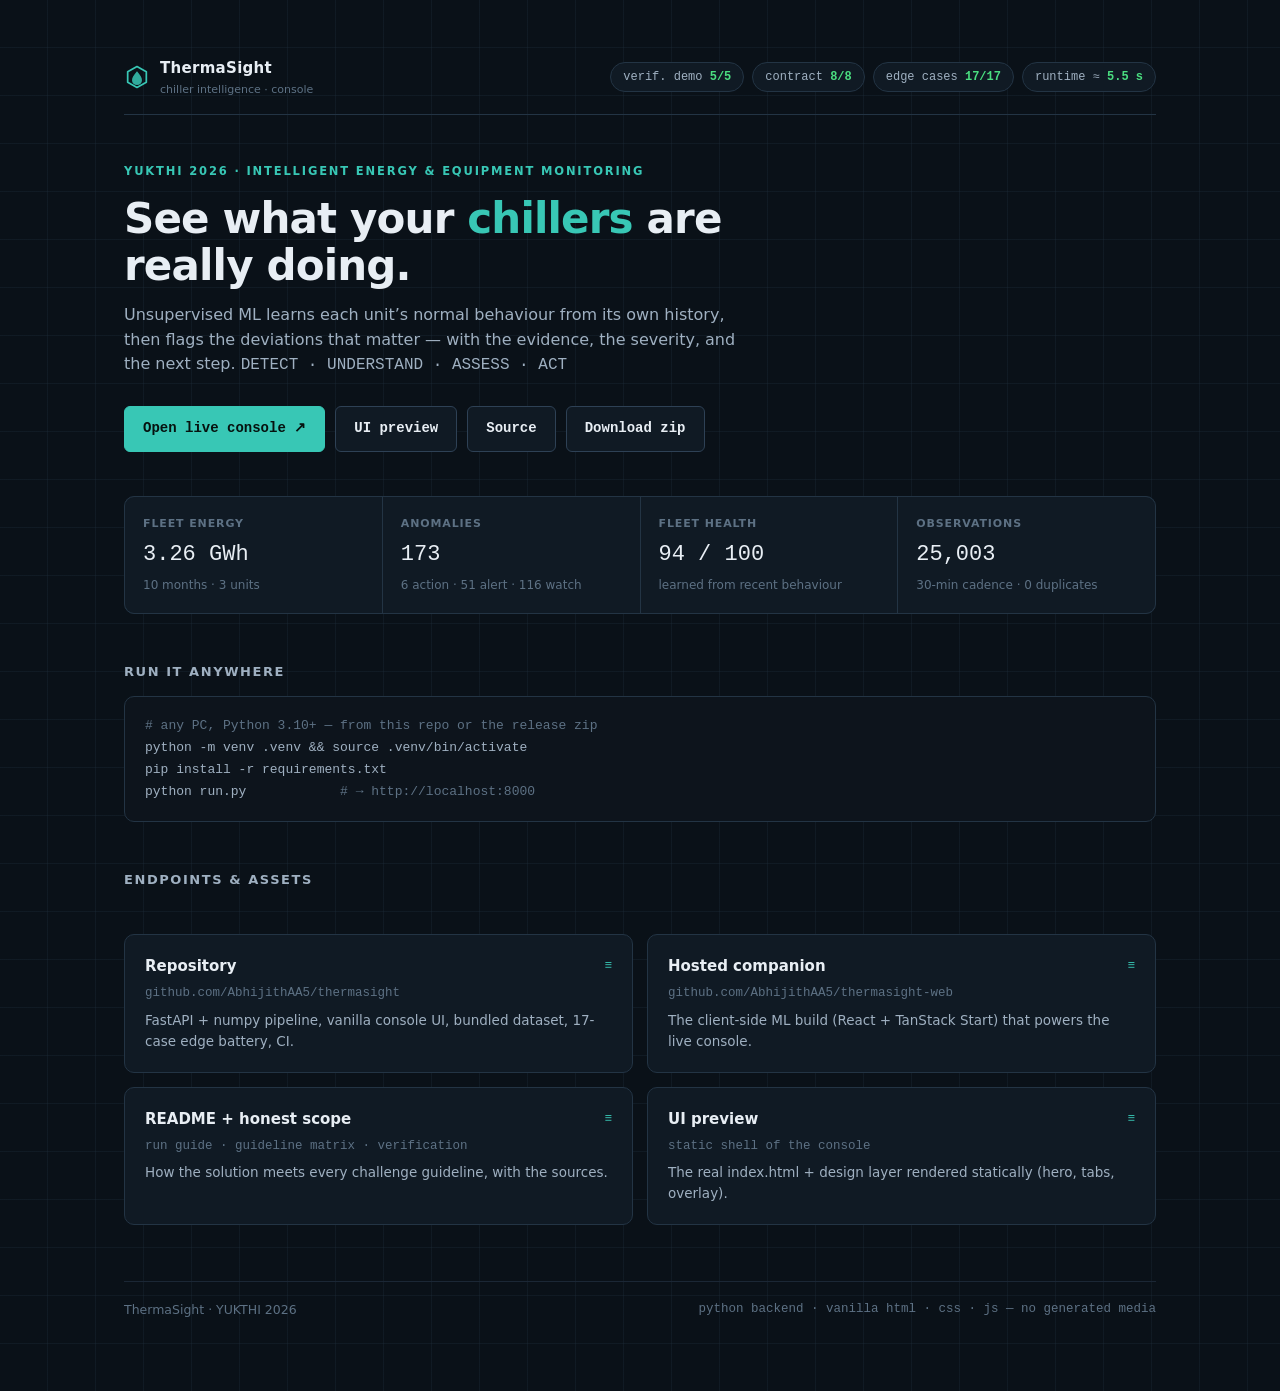
==== index.html @ b5d1a60a "site: console-identity landing + static UI preview" ====
<!DOCTYPE html>
<html lang="en">
<head>
<meta charset="utf-8" />
<meta name="viewport" content="width=device-width, initial-scale=1" />
<meta name="color-scheme" content="dark" />
<title>ThermaSight — Intelligent Energy &amp; Equipment Monitoring</title>
<meta name="description" content="ThermaSight: unsupervised ML learns each chiller's normal behaviour and turns meaningful deviations into evidence-backed action. FastAPI + numpy backend, vanilla frontend, one runnable zip." />
<meta property="og:title" content="ThermaSight — Intelligent Energy &amp; Equipment Monitoring" />
<meta property="og:description" content="YUKTHI 2026 submission. Unsupervised contextual anomaly detection for chiller fleets — detect, understand, assess, act." />
<meta property="og:type" content="website" />
<meta property="og:url" content="https://abhijithaa5.github.io/thermasight/" />
<style>
  :root { color-scheme: dark; }
  * { box-sizing: border-box; margin: 0; padding: 0; }
  [hidden] { display: none !important; }
  html { scroll-behavior: smooth; }
  body {
    background: #0A1118; color: #E8EEF4;
    font-family: system-ui, -apple-system, "Segoe UI", Roboto, sans-serif;
    line-height: 1.55; min-height: 100vh;
    background-image:
      linear-gradient(rgba(35,52,68,.28) 1px, transparent 1px),
      linear-gradient(90deg, rgba(35,52,68,.28) 1px, transparent 1px);
    background-size: 48px 48px;
    background-position: -1px -1px;
  }
  .mono { font-family: ui-monospace, "SF Mono", "Cascadia Mono", Consolas, monospace; font-variant-numeric: tabular-nums; }
  a { color: inherit; text-decoration: none; }
  .wrap { max-width: 1080px; margin: 0 auto; padding: 56px 24px 72px; }
  header.bar {
    display: flex; align-items: center; justify-content: space-between; gap: 16px;
    border-bottom: 1px solid #233444; padding-bottom: 16px; margin-bottom: 48px;
  }
  .brand { display: flex; align-items: center; gap: 10px; }
  .brand svg { width: 26px; height: 26px; }
  .brand b { letter-spacing: 0.02em; font-size: 15px; }
  .brand small { color: #5D7184; font-size: 11px; display: block; }
  .bar .chipset { display: flex; gap: 8px; flex-wrap: wrap; }
  .chip {
    border: 1px solid #233444; background: #101A24; color: #9FB0C1;
    border-radius: 999px; padding: 5px 12px; font-size: 12px; font-family: ui-monospace, Menlo, monospace;
  }
  .chip b { color: #4ADE80; font-weight: 600; }
  h1 { font-size: clamp(28px, 4.6vw, 42px); letter-spacing: -0.02em; line-height: 1.12; max-width: 21ch; }
  h1 .accent { color: #38C7B5; }
  .kicker { color: #38C7B5; font-size: 11.5px; letter-spacing: 0.16em; text-transform: uppercase; font-weight: 600; margin-bottom: 14px; }
  .sub { color: #9FB0C1; font-size: 16px; max-width: 62ch; margin-top: 14px; }
  .cta { display: flex; gap: 10px; margin-top: 28px; flex-wrap: wrap; }
  .btn {
    display: inline-flex; align-items: center; gap: 8px;
    border-radius: 6px; padding: 11px 18px; font-size: 14px; font-weight: 600;
    font-family: ui-monospace, Menlo, monospace;
    border: 1px solid #2E4155; background: #101A24; color: #E8EEF4; cursor: pointer;
    transition: border-color 0.14s ease, background 0.14s ease;
  }
  .btn:hover { border-color: #38C7B5; }
  .btn.primary { background: #38C7B5; border-color: #38C7B5; color: #06120F; }
  .btn.primary:hover { background: #4AD6C4; }
  .grid { display: grid; grid-template-columns: repeat(2, minmax(0,1fr)); gap: 14px; margin-top: 44px; }
  .card {
    background: #101A24; border: 1px solid #233444; border-radius: 10px; padding: 20px;
    display: flex; flex-direction: column; gap: 6px;
    transition: border-color 0.14s ease;
  }
  .card:hover { border-color: #2E4155; }
  .card .t { font-size: 15px; font-weight: 600; display: flex; justify-content: space-between; align-items: center; gap: 10px; }
  .card .t .mono { color: #38C7B5; font-size: 12.5px; }
  .card .d { color: #5D7184; font-size: 12.5px; font-family: ui-monospace, Menlo, monospace; }
  .card .p { color: #9FB0C1; font-size: 13.5px; }
  .four { display: grid; grid-template-columns: repeat(4, minmax(0,1fr)); gap: 1px; background: #233444; border: 1px solid #233444; border-radius: 10px; overflow: hidden; margin-top: 44px; }
  .kpi { background: #101A24; padding: 18px; }
  .kpi .l { font-size: 11px; letter-spacing: 0.08em; text-transform: uppercase; color: #5D7184; font-weight: 600; }
  .kpi .v { font-size: 22px; margin-top: 6px; color: #E8EEF4; font-family: ui-monospace, Menlo, monospace; font-variant-numeric: tabular-nums; }
  .kpi .s { font-size: 12px; color: #5D7184; margin-top: 4px; }
  h2 { font-size: 13px; letter-spacing: 0.12em; text-transform: uppercase; color: #9FB0C1; margin: 48px 0 14px; font-weight: 600; }
  pre {
    background: #0D141C; border: 1px solid #233444; border-radius: 10px; padding: 18px 20px;
    overflow-x: auto; font-family: ui-monospace, Menlo, monospace; font-size: 13px; color: #9FB0C1; line-height: 1.7;
  }
  pre .c { color: #5D7184; }
  footer { margin-top: 56px; border-top: 1px solid #1B2735; padding-top: 18px; color: #5D7184; font-size: 12.5px; display: flex; justify-content: space-between; gap: 12px; flex-wrap: wrap; }
  @media (max-width: 720px) { .grid, .four { grid-template-columns: 1fr; } .cta .btn { width: 100%; justify-content: center; } header.bar { flex-direction: column; align-items: flex-start; } }
</style>
</head>
<body>
  <div class="wrap">
    <header class="bar">
      <div class="brand">
        <svg viewBox="0 0 24 24" aria-hidden="true">
          <path d="M12 2.4 L20.6 7.2 V16.8 L12 21.6 L3.4 16.8 V7.2 Z" fill="none" stroke="#38C7B5" stroke-width="1.6" stroke-linejoin="round"/>
          <path d="M12 6.8 c -3.1 3.6 -4.6 6.1 -4.6 8.1 a 4.6 4.6 0 0 0 9.2 0 c 0 -2 -1.5 -4.5 -4.6 -8.1 Z" fill="#38C7B5" opacity="0.85"/>
        </svg>
        <div><b>ThermaSight</b><small>chiller intelligence · console</small></div>
      </div>
      <div class="chipset">
        <span class="chip">verif. demo <b>5/5</b></span>
        <span class="chip">contract <b>8/8</b></span>
        <span class="chip">edge cases <b>17/17</b></span>
        <span class="chip">runtime ≈ <b>5.5 s</b></span>
      </div>
    </header>

    <p class="kicker">YUKTHI 2026 · Intelligent Energy &amp; Equipment Monitoring</p>
    <h1>See what your <span class="accent">chillers</span> are really doing.</h1>
    <p class="sub">Unsupervised ML learns each unit&rsquo;s normal behaviour from its own history, then flags the
      deviations that matter — with the evidence, the severity, and the next step.
      <span class="mono" style="color:#9FB0C1">DETECT · UNDERSTAND · ASSESS · ACT</span></p>
    <div class="cta">
      <a class="btn primary" href="https://thermasight.higgsfield.app">Open live console ↗</a>
      <a class="btn" href="ui-preview/">UI preview</a>
      <a class="btn" href="https://github.com/AbhijithAA5/thermasight">Source</a>
      <a class="btn" href="https://github.com/AbhijithAA5/thermasight/releases/download/v1.0.0/thermasight-2026-09-18.zip">Download zip</a>
    </div>

    <div class="four">
      <div class="kpi"><div class="l">Fleet energy</div><div class="v">3.26 GWh</div><div class="s">10 months · 3 units</div></div>
      <div class="kpi"><div class="l">Anomalies</div><div class="v">173</div><div class="s">6 action · 51 alert · 116 watch</div></div>
      <div class="kpi"><div class="l">Fleet health</div><div class="v">94 / 100</div><div class="s">learned from recent behaviour</div></div>
      <div class="kpi"><div class="l">Observations</div><div class="v">25,003</div><div class="s">30-min cadence · 0 duplicates</div></div>
    </div>

    <h2>Run it anywhere</h2>
    <pre><span class="c"># any PC, Python 3.10+ — from this repo or the release zip</span>
python -m venv .venv && source .venv/bin/activate
pip install -r requirements.txt
python run.py            <span class="c"># → http://localhost:8000</span></pre>

    <h2>Endpoints &amp; assets</h2>
    <div class="grid">
      <a class="card" href="https://github.com/AbhijithAA5/thermasight">
        <div class="t">Repository <span class="mono">≡</span></div>
        <div class="d">github.com/AbhijithAA5/thermasight</div>
        <div class="p">FastAPI + numpy pipeline, vanilla console UI, bundled dataset, 17-case edge battery, CI.</div>
      </a>
      <a class="card" href="https://github.com/AbhijithAA5/thermasight-web">
        <div class="t">Hosted companion <span class="mono">≡</span></div>
        <div class="d">github.com/AbhijithAA5/thermasight-web</div>
        <div class="p">The client-side ML build (React + TanStack Start) that powers the live console.</div>
      </a>
      <a class="card" href="https://github.com/AbhijithAA5/thermasight/blob/main/README.md">
        <div class="t">README + honest scope <span class="mono">≡</span></div>
        <div class="d">run guide · guideline matrix · verification</div>
        <div class="p">How the solution meets every challenge guideline, with the sources.</div>
      </a>
      <a class="card" href="ui-preview/">
        <div class="t">UI preview <span class="mono">≡</span></div>
        <div class="d">static shell of the console</div>
        <div class="p">The real index.html + design layer rendered statically (hero, tabs, overlay).</div>
      </a>
    </div>

    <footer>
      <span>ThermaSight · YUKTHI 2026</span>
      <span class="mono">python backend · vanilla html · css · js — no generated media</span>
    </footer>
  </div>
</body>
</html>
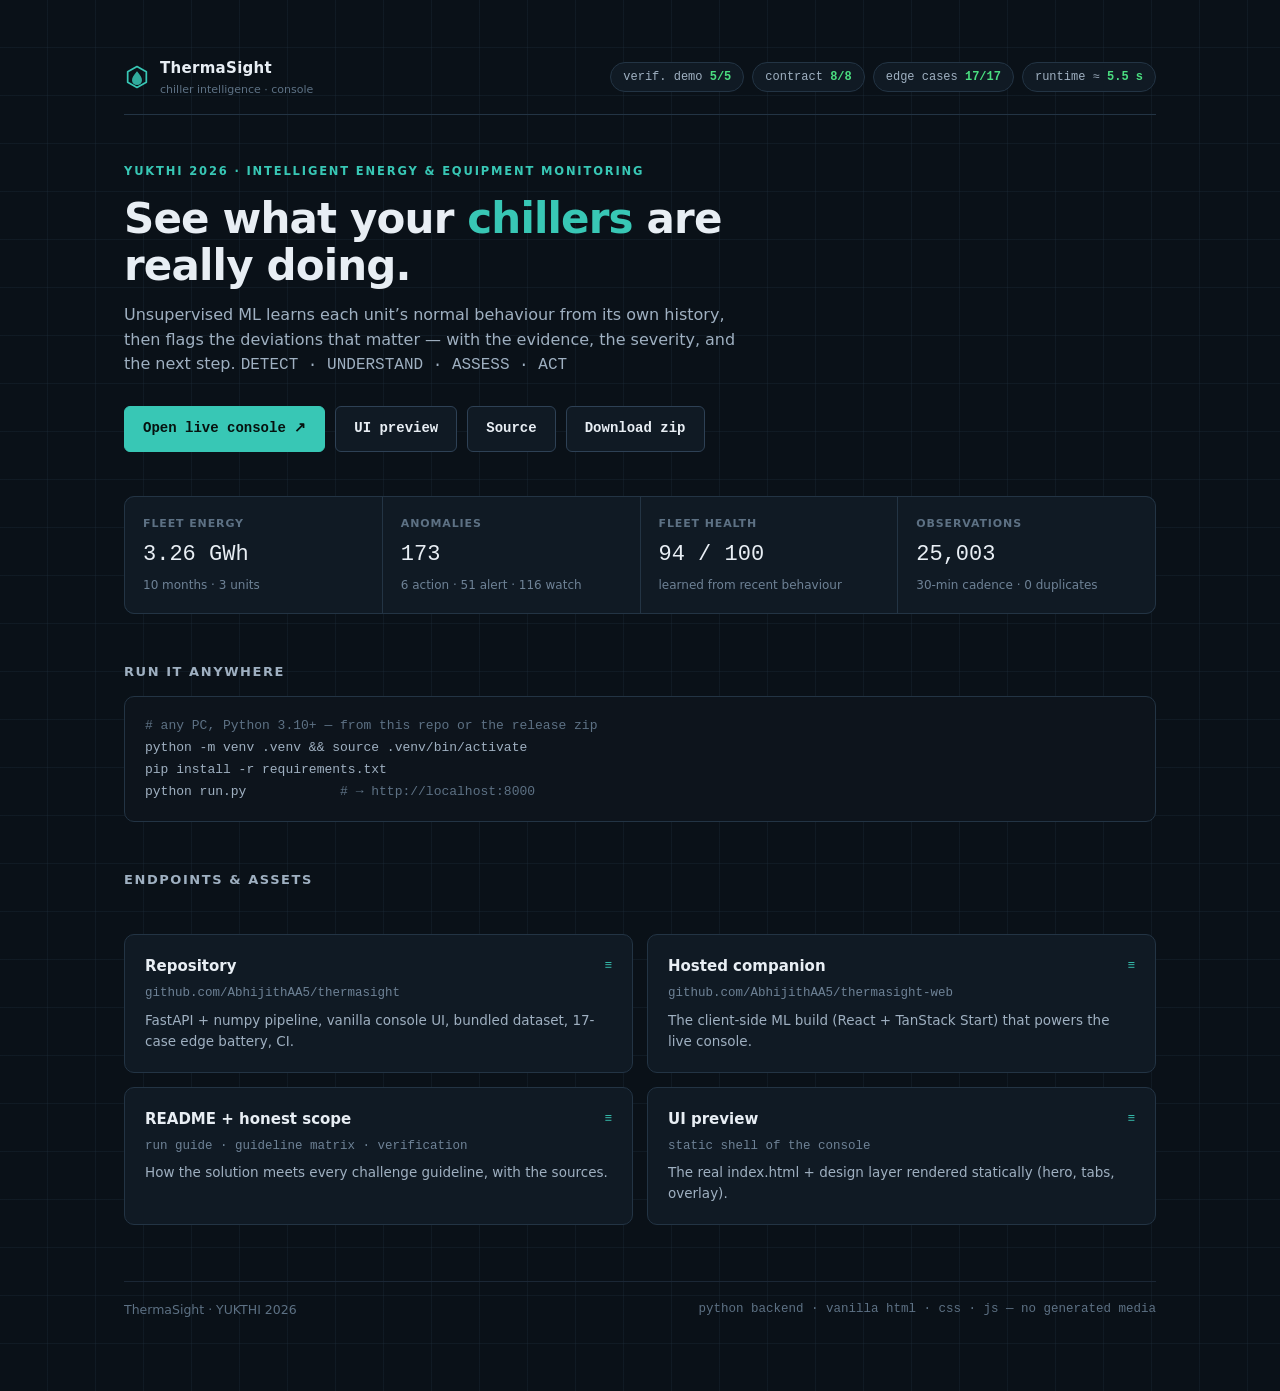
==== commit 7e7637c6: "fix: relative asset paths for the Pages preview; landing contrast pass" ====
--- a/index.html
+++ b/index.html
@@ -66,13 +66,13 @@
   .card:hover { border-color: #2E4155; }
   .card .t { font-size: 15px; font-weight: 600; display: flex; justify-content: space-between; align-items: center; gap: 10px; }
   .card .t .mono { color: #38C7B5; font-size: 12.5px; }
-  .card .d { color: #5D7184; font-size: 12.5px; font-family: ui-monospace, Menlo, monospace; }
+  .card .d { color: #6E8296; font-size: 12.5px; font-family: ui-monospace, Menlo, monospace; }
   .card .p { color: #9FB0C1; font-size: 13.5px; }
   .four { display: grid; grid-template-columns: repeat(4, minmax(0,1fr)); gap: 1px; background: #233444; border: 1px solid #233444; border-radius: 10px; overflow: hidden; margin-top: 44px; }
   .kpi { background: #101A24; padding: 18px; }
   .kpi .l { font-size: 11px; letter-spacing: 0.08em; text-transform: uppercase; color: #5D7184; font-weight: 600; }
   .kpi .v { font-size: 22px; margin-top: 6px; color: #E8EEF4; font-family: ui-monospace, Menlo, monospace; font-variant-numeric: tabular-nums; }
-  .kpi .s { font-size: 12px; color: #5D7184; margin-top: 4px; }
+  .kpi .s { font-size: 12px; color: #6E8296; margin-top: 4px; }
   h2 { font-size: 13px; letter-spacing: 0.12em; text-transform: uppercase; color: #9FB0C1; margin: 48px 0 14px; font-weight: 600; }
   pre {
     background: #0D141C; border: 1px solid #233444; border-radius: 10px; padding: 18px 20px;
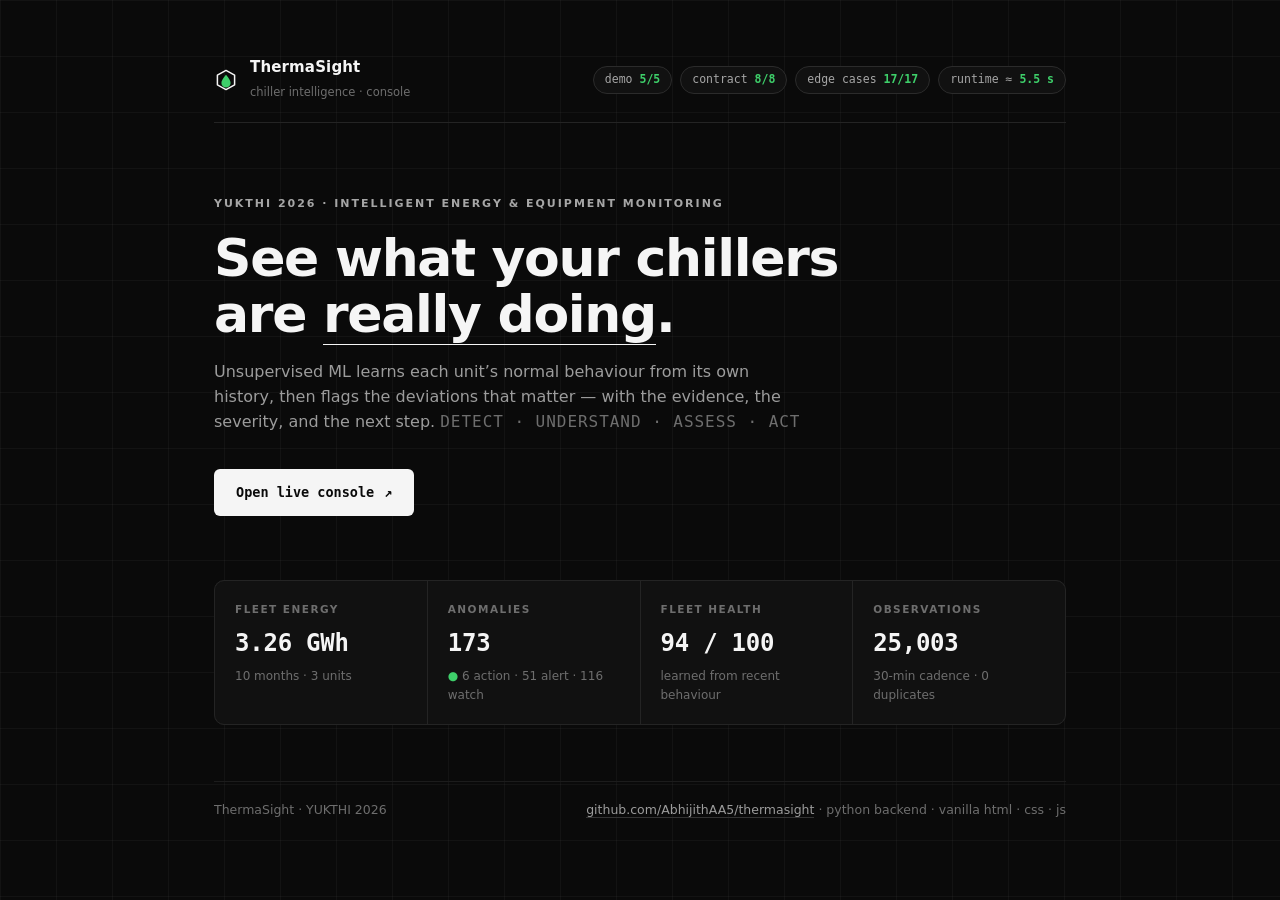
==== commit 6a8481b8: "site: monochrome 60:30:10 front door — one CTA, no download/source/preview clutter" ====
--- a/index.html
+++ b/index.html
@@ -5,9 +5,9 @@
 <meta name="viewport" content="width=device-width, initial-scale=1" />
 <meta name="color-scheme" content="dark" />
 <title>ThermaSight — Intelligent Energy &amp; Equipment Monitoring</title>
-<meta name="description" content="ThermaSight: unsupervised ML learns each chiller's normal behaviour and turns meaningful deviations into evidence-backed action. FastAPI + numpy backend, vanilla frontend, one runnable zip." />
+<meta name="description" content="ThermaSight: unsupervised ML learns each chiller's normal behaviour and turns meaningful deviations into evidence-backed action. DETECT. UNDERSTAND. ASSESS. ACT." />
 <meta property="og:title" content="ThermaSight — Intelligent Energy &amp; Equipment Monitoring" />
-<meta property="og:description" content="YUKTHI 2026 submission. Unsupervised contextual anomaly detection for chiller fleets — detect, understand, assess, act." />
+<meta property="og:description" content="YUKTHI 2026 submission. Unsupervised contextual anomaly detection for chiller fleets." />
 <meta property="og:type" content="website" />
 <meta property="og:url" content="https://abhijithaa5.github.io/thermasight/" />
 <style>
@@ -16,71 +16,77 @@
   [hidden] { display: none !important; }
   html { scroll-behavior: smooth; }
   body {
-    background: #0A1118; color: #E8EEF4;
+    background: #0A0A0A; color: #F5F5F5;
     font-family: system-ui, -apple-system, "Segoe UI", Roboto, sans-serif;
     line-height: 1.55; min-height: 100vh;
     background-image:
-      linear-gradient(rgba(35,52,68,.28) 1px, transparent 1px),
-      linear-gradient(90deg, rgba(35,52,68,.28) 1px, transparent 1px);
-    background-size: 48px 48px;
-    background-position: -1px -1px;
+      linear-gradient(rgba(255,255,255,.035) 1px, transparent 1px),
+      linear-gradient(90deg, rgba(255,255,255,.035) 1px, transparent 1px);
+    background-size: 56px 56px;
+    -webkit-font-smoothing: antialiased;
   }
   .mono { font-family: ui-monospace, "SF Mono", "Cascadia Mono", Consolas, monospace; font-variant-numeric: tabular-nums; }
-  a { color: inherit; text-decoration: none; }
-  .wrap { max-width: 1080px; margin: 0 auto; padding: 56px 24px 72px; }
+  a { color: inherit; }
+  .wrap { max-width: 900px; margin: 0 auto; padding: 56px 24px 64px; }
   header.bar {
-    display: flex; align-items: center; justify-content: space-between; gap: 16px;
-    border-bottom: 1px solid #233444; padding-bottom: 16px; margin-bottom: 48px;
+    display: flex; align-items: center; justify-content: space-between; gap: 20px;
+    border-bottom: 1px solid #242424; padding-bottom: 18px;
   }
-  .brand { display: flex; align-items: center; gap: 10px; }
-  .brand svg { width: 26px; height: 26px; }
-  .brand b { letter-spacing: 0.02em; font-size: 15px; }
-  .brand small { color: #5D7184; font-size: 11px; display: block; }
-  .bar .chipset { display: flex; gap: 8px; flex-wrap: wrap; }
+  .brand { display: flex; align-items: center; gap: 12px; }
+  .brand svg { width: 24px; height: 24px; display: block; }
+  .brand b { font-size: 15px; letter-spacing: 0.01em; display: block; }
+  .brand small { color: #6E6E6E; font-size: 11.5px; }
+  .chips { display: flex; gap: 8px; flex-wrap: wrap; }
   .chip {
-    border: 1px solid #233444; background: #101A24; color: #9FB0C1;
-    border-radius: 999px; padding: 5px 12px; font-size: 12px; font-family: ui-monospace, Menlo, monospace;
+    border: 1px solid #2B2B2B; background: #111; color: #A6A6A6;
+    border-radius: 999px; padding: 4px 11px; font-size: 11.5px;
+    font-family: ui-monospace, Menlo, monospace; font-variant-numeric: tabular-nums;
   }
-  .chip b { color: #4ADE80; font-weight: 600; }
-  h1 { font-size: clamp(28px, 4.6vw, 42px); letter-spacing: -0.02em; line-height: 1.12; max-width: 21ch; }
-  h1 .accent { color: #38C7B5; }
-  .kicker { color: #38C7B5; font-size: 11.5px; letter-spacing: 0.16em; text-transform: uppercase; font-weight: 600; margin-bottom: 14px; }
-  .sub { color: #9FB0C1; font-size: 16px; max-width: 62ch; margin-top: 14px; }
-  .cta { display: flex; gap: 10px; margin-top: 28px; flex-wrap: wrap; }
+  .chip b { color: #3ECF6A; font-weight: 600; }
+  main { padding: 72px 0 56px; }
+  .kicker {
+    color: #A6A6A6; font-size: 11px; letter-spacing: 0.18em;
+    text-transform: uppercase; font-weight: 600; margin-bottom: 18px;
+  }
+  h1 {
+    font-size: clamp(30px, 5.2vw, 52px); font-weight: 600;
+    letter-spacing: -0.025em; line-height: 1.08; max-width: 18ch;
+  }
+  h1 b { font-weight: 600; border-bottom: 1px solid #F5F5F5; }
+  .sub { color: #9C9C9C; font-size: 16px; max-width: 58ch; margin-top: 18px; }
+  .sub .mono { color: #6E6E6E; letter-spacing: 0.06em; }
+  .cta { margin-top: 34px; }
   .btn {
-    display: inline-flex; align-items: center; gap: 8px;
-    border-radius: 6px; padding: 11px 18px; font-size: 14px; font-weight: 600;
-    font-family: ui-monospace, Menlo, monospace;
-    border: 1px solid #2E4155; background: #101A24; color: #E8EEF4; cursor: pointer;
-    transition: border-color 0.14s ease, background 0.14s ease;
+    display: inline-flex; align-items: center; gap: 10px;
+    background: #F5F5F5; color: #0A0A0A; font-weight: 600;
+    font-family: ui-monospace, Menlo, monospace; font-size: 13.5px;
+    padding: 13px 22px; border-radius: 6px; text-decoration: none;
+    transition: background 0.12s ease, color 0.12s ease;
   }
-  .btn:hover { border-color: #38C7B5; }
-  .btn.primary { background: #38C7B5; border-color: #38C7B5; color: #06120F; }
-  .btn.primary:hover { background: #4AD6C4; }
-  .grid { display: grid; grid-template-columns: repeat(2, minmax(0,1fr)); gap: 14px; margin-top: 44px; }
-  .card {
-    background: #101A24; border: 1px solid #233444; border-radius: 10px; padding: 20px;
-    display: flex; flex-direction: column; gap: 6px;
-    transition: border-color 0.14s ease;
+  .btn:hover { background: #CFCFCF; }
+  .btn .arr { color: inherit; }
+  .metrics {
+    display: grid; grid-template-columns: repeat(4, minmax(0,1fr));
+    gap: 1px; background: #242424; border: 1px solid #242424;
+    border-radius: 10px; overflow: hidden; margin-top: 64px;
   }
-  .card:hover { border-color: #2E4155; }
-  .card .t { font-size: 15px; font-weight: 600; display: flex; justify-content: space-between; align-items: center; gap: 10px; }
-  .card .t .mono { color: #38C7B5; font-size: 12.5px; }
-  .card .d { color: #6E8296; font-size: 12.5px; font-family: ui-monospace, Menlo, monospace; }
-  .card .p { color: #9FB0C1; font-size: 13.5px; }
-  .four { display: grid; grid-template-columns: repeat(4, minmax(0,1fr)); gap: 1px; background: #233444; border: 1px solid #233444; border-radius: 10px; overflow: hidden; margin-top: 44px; }
-  .kpi { background: #101A24; padding: 18px; }
-  .kpi .l { font-size: 11px; letter-spacing: 0.08em; text-transform: uppercase; color: #5D7184; font-weight: 600; }
-  .kpi .v { font-size: 22px; margin-top: 6px; color: #E8EEF4; font-family: ui-monospace, Menlo, monospace; font-variant-numeric: tabular-nums; }
-  .kpi .s { font-size: 12px; color: #6E8296; margin-top: 4px; }
-  h2 { font-size: 13px; letter-spacing: 0.12em; text-transform: uppercase; color: #9FB0C1; margin: 48px 0 14px; font-weight: 600; }
-  pre {
-    background: #0D141C; border: 1px solid #233444; border-radius: 10px; padding: 18px 20px;
-    overflow-x: auto; font-family: ui-monospace, Menlo, monospace; font-size: 13px; color: #9FB0C1; line-height: 1.7;
+  .kpi { background: #111; padding: 20px; }
+  .kpi .l {
+    font-size: 10.5px; letter-spacing: 0.14em; text-transform: uppercase;
+    color: #6E6E6E; font-weight: 600;
   }
-  pre .c { color: #5D7184; }
-  footer { margin-top: 56px; border-top: 1px solid #1B2735; padding-top: 18px; color: #5D7184; font-size: 12.5px; display: flex; justify-content: space-between; gap: 12px; flex-wrap: wrap; }
-  @media (max-width: 720px) { .grid, .four { grid-template-columns: 1fr; } .cta .btn { width: 100%; justify-content: center; } header.bar { flex-direction: column; align-items: flex-start; } }
+  .kpi .v { font-size: 24px; margin-top: 8px; font-weight: 600; letter-spacing: -0.01em; }
+  .kpi .s { font-size: 12px; color: #6E6E6E; margin-top: 5px; }
+  .kpi .s .dot { color: #3ECF6A; }
+  footer { border-top: 1px solid #1C1C1C; padding-top: 18px; color: #6E6E6E; font-size: 12.5px; display: flex; justify-content: space-between; gap: 12px; flex-wrap: wrap; }
+  footer a { color: #9C9C9C; text-decoration: none; border-bottom: 1px solid #333; }
+  @media (max-width: 760px) {
+    header.bar { flex-direction: column; align-items: flex-start; }
+    .metrics { grid-template-columns: repeat(2, 1fr); }
+    .btn { width: 100%; justify-content: center; }
+    main { padding: 52px 0 40px; }
+  }
+  @media (prefers-reduced-motion: reduce) { * { animation: none !important; transition: none !important; } }
 </style>
 </head>
 <body>
@@ -88,71 +94,40 @@
     <header class="bar">
       <div class="brand">
         <svg viewBox="0 0 24 24" aria-hidden="true">
-          <path d="M12 2.4 L20.6 7.2 V16.8 L12 21.6 L3.4 16.8 V7.2 Z" fill="none" stroke="#38C7B5" stroke-width="1.6" stroke-linejoin="round"/>
-          <path d="M12 6.8 c -3.1 3.6 -4.6 6.1 -4.6 8.1 a 4.6 4.6 0 0 0 9.2 0 c 0 -2 -1.5 -4.5 -4.6 -8.1 Z" fill="#38C7B5" opacity="0.85"/>
+          <path d="M12 2.4 L20.6 7.2 V16.8 L12 21.6 L3.4 16.8 V7.2 Z" fill="none" stroke="#F5F5F5" stroke-width="1.5" stroke-linejoin="round"/>
+          <path d="M12 6.8 c -3.1 3.6 -4.6 6.1 -4.6 8.1 a 4.6 4.6 0 0 0 9.2 0 c 0 -2 -1.5 -4.5 -4.6 -8.1 Z" fill="#3ECF6A"/>
         </svg>
         <div><b>ThermaSight</b><small>chiller intelligence · console</small></div>
       </div>
-      <div class="chipset">
-        <span class="chip">verif. demo <b>5/5</b></span>
+      <div class="chips">
+        <span class="chip">demo <b>5/5</b></span>
         <span class="chip">contract <b>8/8</b></span>
         <span class="chip">edge cases <b>17/17</b></span>
         <span class="chip">runtime ≈ <b>5.5 s</b></span>
       </div>
     </header>
 
-    <p class="kicker">YUKTHI 2026 · Intelligent Energy &amp; Equipment Monitoring</p>
-    <h1>See what your <span class="accent">chillers</span> are really doing.</h1>
-    <p class="sub">Unsupervised ML learns each unit&rsquo;s normal behaviour from its own history, then flags the
-      deviations that matter — with the evidence, the severity, and the next step.
-      <span class="mono" style="color:#9FB0C1">DETECT · UNDERSTAND · ASSESS · ACT</span></p>
-    <div class="cta">
-      <a class="btn primary" href="https://thermasight.higgsfield.app">Open live console ↗</a>
-      <a class="btn" href="ui-preview/">UI preview</a>
-      <a class="btn" href="https://github.com/AbhijithAA5/thermasight">Source</a>
-      <a class="btn" href="https://github.com/AbhijithAA5/thermasight/releases/download/v1.0.0/thermasight-2026-09-18.zip">Download zip</a>
-    </div>
+    <main>
+      <p class="kicker">YUKTHI 2026 · Intelligent Energy &amp; Equipment Monitoring</p>
+      <h1>See what your chillers are <b>really doing</b>.</h1>
+      <p class="sub">Unsupervised ML learns each unit&rsquo;s normal behaviour from its own history, then flags the
+        deviations that matter &mdash; with the evidence, the severity, and the next step.
+        <span class="mono">DETECT · UNDERSTAND · ASSESS · ACT</span></p>
+      <div class="cta">
+        <a class="btn" href="https://thermasight.higgsfield.app">Open live console <span class="arr">↗</span></a>
+      </div>
 
-    <div class="four">
-      <div class="kpi"><div class="l">Fleet energy</div><div class="v">3.26 GWh</div><div class="s">10 months · 3 units</div></div>
-      <div class="kpi"><div class="l">Anomalies</div><div class="v">173</div><div class="s">6 action · 51 alert · 116 watch</div></div>
-      <div class="kpi"><div class="l">Fleet health</div><div class="v">94 / 100</div><div class="s">learned from recent behaviour</div></div>
-      <div class="kpi"><div class="l">Observations</div><div class="v">25,003</div><div class="s">30-min cadence · 0 duplicates</div></div>
-    </div>
-
-    <h2>Run it anywhere</h2>
-    <pre><span class="c"># any PC, Python 3.10+ — from this repo or the release zip</span>
-python -m venv .venv && source .venv/bin/activate
-pip install -r requirements.txt
-python run.py            <span class="c"># → http://localhost:8000</span></pre>
-
-    <h2>Endpoints &amp; assets</h2>
-    <div class="grid">
-      <a class="card" href="https://github.com/AbhijithAA5/thermasight">
-        <div class="t">Repository <span class="mono">≡</span></div>
-        <div class="d">github.com/AbhijithAA5/thermasight</div>
-        <div class="p">FastAPI + numpy pipeline, vanilla console UI, bundled dataset, 17-case edge battery, CI.</div>
-      </a>
-      <a class="card" href="https://github.com/AbhijithAA5/thermasight-web">
-        <div class="t">Hosted companion <span class="mono">≡</span></div>
-        <div class="d">github.com/AbhijithAA5/thermasight-web</div>
-        <div class="p">The client-side ML build (React + TanStack Start) that powers the live console.</div>
-      </a>
-      <a class="card" href="https://github.com/AbhijithAA5/thermasight/blob/main/README.md">
-        <div class="t">README + honest scope <span class="mono">≡</span></div>
-        <div class="d">run guide · guideline matrix · verification</div>
-        <div class="p">How the solution meets every challenge guideline, with the sources.</div>
-      </a>
-      <a class="card" href="ui-preview/">
-        <div class="t">UI preview <span class="mono">≡</span></div>
-        <div class="d">static shell of the console</div>
-        <div class="p">The real index.html + design layer rendered statically (hero, tabs, overlay).</div>
-      </a>
-    </div>
+      <div class="metrics">
+        <div class="kpi"><div class="l">Fleet energy</div><div class="v mono">3.26 GWh</div><div class="s">10 months · 3 units</div></div>
+        <div class="kpi"><div class="l">Anomalies</div><div class="v mono">173</div><div class="s"><span class="dot">●</span> 6 action · 51 alert · 116 watch</div></div>
+        <div class="kpi"><div class="l">Fleet health</div><div class="v mono">94 / 100</div><div class="s">learned from recent behaviour</div></div>
+        <div class="kpi"><div class="l">Observations</div><div class="v mono">25,003</div><div class="s">30-min cadence · 0 duplicates</div></div>
+      </div>
+    </main>
 
     <footer>
       <span>ThermaSight · YUKTHI 2026</span>
-      <span class="mono">python backend · vanilla html · css · js — no generated media</span>
+      <span><a href="https://github.com/AbhijithAA5/thermasight">github.com/AbhijithAA5/thermasight</a> · python backend · vanilla html · css · js</span>
     </footer>
   </div>
 </body>
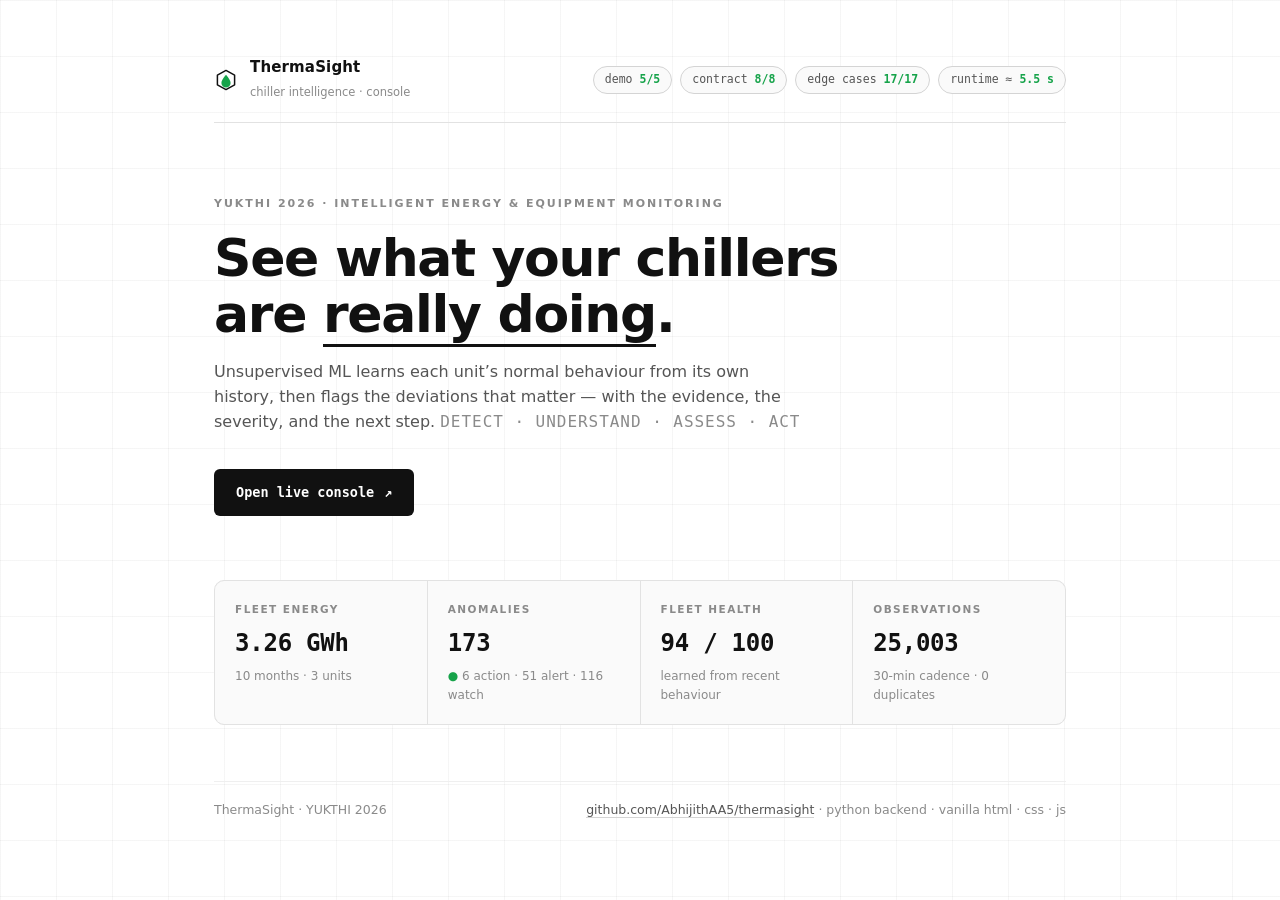
==== commit 18f34ecb: "site: white 60:30:10 theme" ====
--- a/index.html
+++ b/index.html
@@ -3,7 +3,7 @@
 <head>
 <meta charset="utf-8" />
 <meta name="viewport" content="width=device-width, initial-scale=1" />
-<meta name="color-scheme" content="dark" />
+<meta name="color-scheme" content="light" />
 <title>ThermaSight — Intelligent Energy &amp; Equipment Monitoring</title>
 <meta name="description" content="ThermaSight: unsupervised ML learns each chiller's normal behaviour and turns meaningful deviations into evidence-backed action. DETECT. UNDERSTAND. ASSESS. ACT." />
 <meta property="og:title" content="ThermaSight — Intelligent Energy &amp; Equipment Monitoring" />
@@ -11,17 +11,16 @@
 <meta property="og:type" content="website" />
 <meta property="og:url" content="https://abhijithaa5.github.io/thermasight/" />
 <style>
-  :root { color-scheme: dark; }
+  :root { color-scheme: light; }
   * { box-sizing: border-box; margin: 0; padding: 0; }
-  [hidden] { display: none !important; }
   html { scroll-behavior: smooth; }
   body {
-    background: #0A0A0A; color: #F5F5F5;
+    background: #FFFFFF; color: #111111;
     font-family: system-ui, -apple-system, "Segoe UI", Roboto, sans-serif;
     line-height: 1.55; min-height: 100vh;
     background-image:
-      linear-gradient(rgba(255,255,255,.035) 1px, transparent 1px),
-      linear-gradient(90deg, rgba(255,255,255,.035) 1px, transparent 1px);
+      linear-gradient(rgba(17,17,17,.04) 1px, transparent 1px),
+      linear-gradient(90deg, rgba(17,17,17,.04) 1px, transparent 1px);
     background-size: 56px 56px;
     -webkit-font-smoothing: antialiased;
   }
@@ -30,56 +29,55 @@
   .wrap { max-width: 900px; margin: 0 auto; padding: 56px 24px 64px; }
   header.bar {
     display: flex; align-items: center; justify-content: space-between; gap: 20px;
-    border-bottom: 1px solid #242424; padding-bottom: 18px;
+    border-bottom: 1px solid #E2E2E2; padding-bottom: 18px;
   }
   .brand { display: flex; align-items: center; gap: 12px; }
   .brand svg { width: 24px; height: 24px; display: block; }
   .brand b { font-size: 15px; letter-spacing: 0.01em; display: block; }
-  .brand small { color: #6E6E6E; font-size: 11.5px; }
+  .brand small { color: #8A8A8A; font-size: 11.5px; }
   .chips { display: flex; gap: 8px; flex-wrap: wrap; }
   .chip {
-    border: 1px solid #2B2B2B; background: #111; color: #A6A6A6;
+    border: 1px solid #D4D4D4; background: #FAFAFA; color: #555555;
     border-radius: 999px; padding: 4px 11px; font-size: 11.5px;
     font-family: ui-monospace, Menlo, monospace; font-variant-numeric: tabular-nums;
   }
-  .chip b { color: #3ECF6A; font-weight: 600; }
+  .chip b { color: #16A34A; font-weight: 600; }
   main { padding: 72px 0 56px; }
   .kicker {
-    color: #A6A6A6; font-size: 11px; letter-spacing: 0.18em;
+    color: #8A8A8A; font-size: 11px; letter-spacing: 0.18em;
     text-transform: uppercase; font-weight: 600; margin-bottom: 18px;
   }
   h1 {
     font-size: clamp(30px, 5.2vw, 52px); font-weight: 600;
-    letter-spacing: -0.025em; line-height: 1.08; max-width: 18ch;
+    letter-spacing: -0.025em; line-height: 1.08; max-width: 18ch; color: #111111;
   }
-  h1 b { font-weight: 600; border-bottom: 1px solid #F5F5F5; }
-  .sub { color: #9C9C9C; font-size: 16px; max-width: 58ch; margin-top: 18px; }
-  .sub .mono { color: #6E6E6E; letter-spacing: 0.06em; }
+  h1 b { font-weight: 600; border-bottom: 3px solid #111111; }
+  .sub { color: #555555; font-size: 16px; max-width: 58ch; margin-top: 18px; }
+  .sub .mono { color: #8A8A8A; letter-spacing: 0.06em; }
   .cta { margin-top: 34px; }
   .btn {
     display: inline-flex; align-items: center; gap: 10px;
-    background: #F5F5F5; color: #0A0A0A; font-weight: 600;
+    background: #111111; color: #FFFFFF; font-weight: 600;
     font-family: ui-monospace, Menlo, monospace; font-size: 13.5px;
     padding: 13px 22px; border-radius: 6px; text-decoration: none;
-    transition: background 0.12s ease, color 0.12s ease;
+    transition: background 0.12s ease;
   }
-  .btn:hover { background: #CFCFCF; }
-  .btn .arr { color: inherit; }
+  .btn:hover { background: #333333; }
   .metrics {
     display: grid; grid-template-columns: repeat(4, minmax(0,1fr));
-    gap: 1px; background: #242424; border: 1px solid #242424;
+    gap: 1px; background: #E2E2E2; border: 1px solid #E2E2E2;
     border-radius: 10px; overflow: hidden; margin-top: 64px;
   }
-  .kpi { background: #111; padding: 20px; }
+  .kpi { background: #FAFAFA; padding: 20px; }
   .kpi .l {
     font-size: 10.5px; letter-spacing: 0.14em; text-transform: uppercase;
-    color: #6E6E6E; font-weight: 600;
+    color: #8A8A8A; font-weight: 600;
   }
-  .kpi .v { font-size: 24px; margin-top: 8px; font-weight: 600; letter-spacing: -0.01em; }
-  .kpi .s { font-size: 12px; color: #6E6E6E; margin-top: 5px; }
-  .kpi .s .dot { color: #3ECF6A; }
-  footer { border-top: 1px solid #1C1C1C; padding-top: 18px; color: #6E6E6E; font-size: 12.5px; display: flex; justify-content: space-between; gap: 12px; flex-wrap: wrap; }
-  footer a { color: #9C9C9C; text-decoration: none; border-bottom: 1px solid #333; }
+  .kpi .v { font-size: 24px; margin-top: 8px; font-weight: 600; letter-spacing: -0.01em; color: #111111; }
+  .kpi .s { font-size: 12px; color: #8A8A8A; margin-top: 5px; }
+  .kpi .s .dot { color: #16A34A; }
+  footer { border-top: 1px solid #EFEFEF; padding-top: 18px; color: #8A8A8A; font-size: 12.5px; display: flex; justify-content: space-between; gap: 12px; flex-wrap: wrap; }
+  footer a { color: #555555; text-decoration: none; border-bottom: 1px solid #D4D4D4; }
   @media (max-width: 760px) {
     header.bar { flex-direction: column; align-items: flex-start; }
     .metrics { grid-template-columns: repeat(2, 1fr); }
@@ -94,8 +92,8 @@
     <header class="bar">
       <div class="brand">
         <svg viewBox="0 0 24 24" aria-hidden="true">
-          <path d="M12 2.4 L20.6 7.2 V16.8 L12 21.6 L3.4 16.8 V7.2 Z" fill="none" stroke="#F5F5F5" stroke-width="1.5" stroke-linejoin="round"/>
-          <path d="M12 6.8 c -3.1 3.6 -4.6 6.1 -4.6 8.1 a 4.6 4.6 0 0 0 9.2 0 c 0 -2 -1.5 -4.5 -4.6 -8.1 Z" fill="#3ECF6A"/>
+          <path d="M12 2.4 L20.6 7.2 V16.8 L12 21.6 L3.4 16.8 V7.2 Z" fill="none" stroke="#111111" stroke-width="1.5" stroke-linejoin="round"/>
+          <path d="M12 6.8 c -3.1 3.6 -4.6 6.1 -4.6 8.1 a 4.6 4.6 0 0 0 9.2 0 c 0 -2 -1.5 -4.5 -4.6 -8.1 Z" fill="#16A34A"/>
         </svg>
         <div><b>ThermaSight</b><small>chiller intelligence · console</small></div>
       </div>
@@ -114,7 +112,7 @@
         deviations that matter &mdash; with the evidence, the severity, and the next step.
         <span class="mono">DETECT · UNDERSTAND · ASSESS · ACT</span></p>
       <div class="cta">
-        <a class="btn" href="https://thermasight.higgsfield.app">Open live console <span class="arr">↗</span></a>
+        <a class="btn" href="https://thermasight.higgsfield.app">Open live console <span aria-hidden="true">↗</span></a>
       </div>
 
       <div class="metrics">
